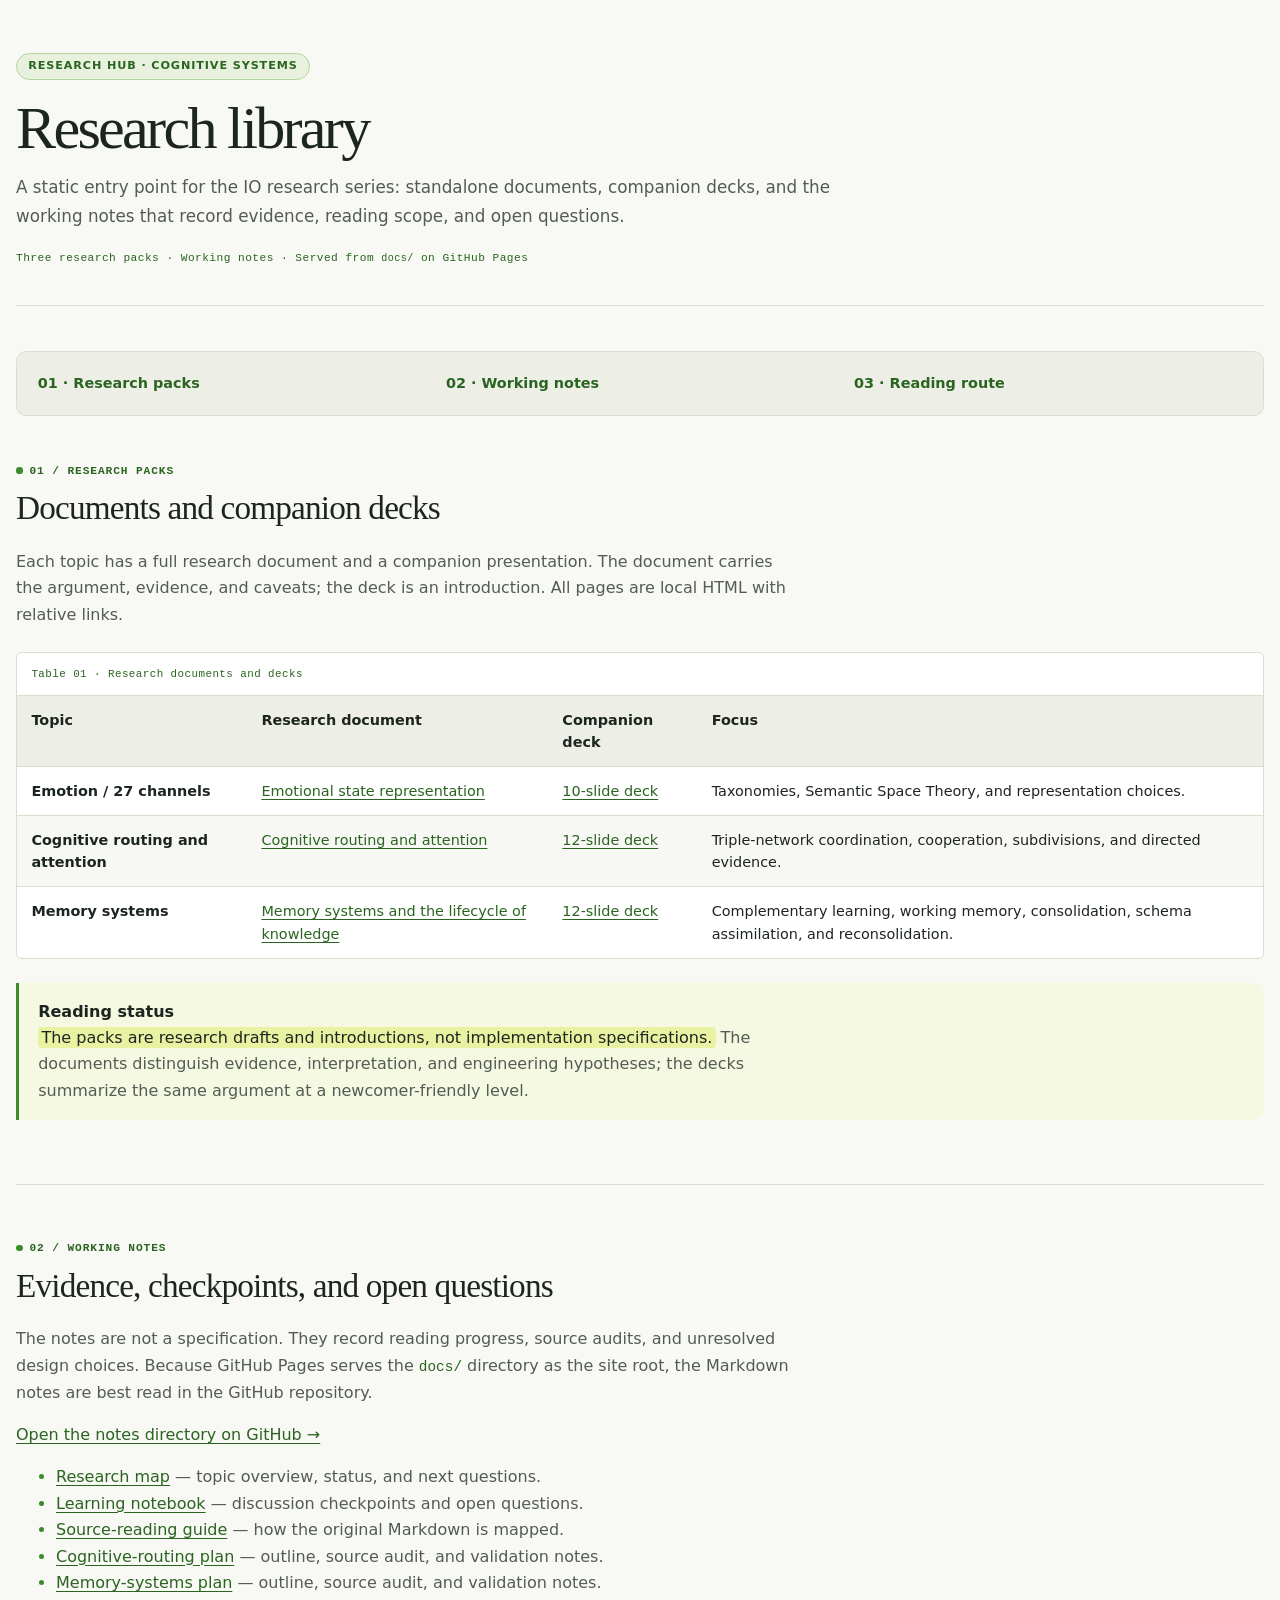
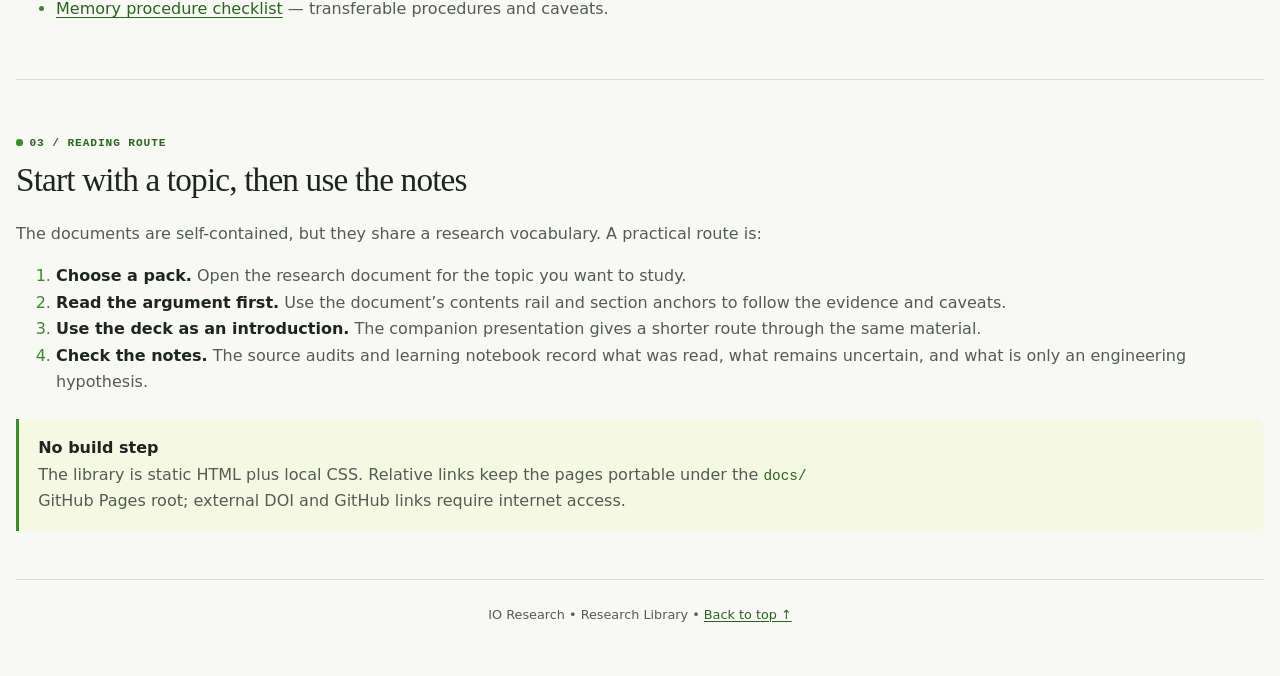
==== docs/index.html @ 6ed63cae "Add research index hub and navigation links" ====
<!doctype html>
<html lang="en" data-io-theme="v2">
<head>
  <meta charset="utf-8">
  <meta name="viewport" content="width=device-width, initial-scale=1">
  <meta name="description" content="A static research hub for the IO cognitive-systems series: documents, companion decks, and working notes.">
  <title>Research Library · IO</title>
  <link rel="stylesheet" href="assets/io-design-system.css">
  <link rel="stylesheet" href="assets/io-research.css">
  <link rel="stylesheet" href="assets/io-theme-v2.css">
</head>
<body class="io-document io-research" id="top">
  <a class="skip-link" href="#main-content">Skip to main content</a>
  <div class="container">
    <header>
      <span class="badge">Research Hub · Cognitive Systems</span>
      <h1>Research library</h1>
      <p class="subtitle">A static entry point for the IO research series: standalone documents, companion decks, and the working notes that record evidence, reading scope, and open questions.</p>
      <p class="document-meta">Three research packs · Working notes · Served from <code>docs/</code> on GitHub Pages</p>
    </header>

    <nav aria-label="Research hub navigation">
      <ul>
        <li><a href="#research-packs">01 · Research packs</a></li>
        <li><a href="#working-notes">02 · Working notes</a></li>
        <li><a href="#reading-route">03 · Reading route</a></li>
      </ul>
    </nav>

    <main id="main-content">
      <section id="research-packs">
        <span class="section-label">01 / Research packs</span>
        <h2>Documents and companion decks</h2>
        <p>Each topic has a full research document and a companion presentation. The document carries the argument, evidence, and caveats; the deck is an introduction. All pages are local HTML with relative links.</p>
        <div class="table-container" role="region" aria-label="Research documents and companion decks, horizontally scrollable" tabindex="0">
          <table>
            <caption>Table 01 · Research documents and decks</caption>
            <thead>
              <tr>
                <th scope="col">Topic</th>
                <th scope="col">Research document</th>
                <th scope="col">Companion deck</th>
                <th scope="col">Focus</th>
              </tr>
            </thead>
            <tbody>
              <tr>
                <td><strong>Emotion / 27 channels</strong></td>
                <td><a href="research/emotions-research-document.html">Emotional state representation</a></td>
                <td><a href="research/emotions-presentation-deck.html">10-slide deck</a></td>
                <td>Taxonomies, Semantic Space Theory, and representation choices.</td>
              </tr>
              <tr>
                <td><strong>Cognitive routing and attention</strong></td>
                <td><a href="research/cognitive-routing-research-document.html">Cognitive routing and attention</a></td>
                <td><a href="research/cognitive-routing-presentation-deck.html">12-slide deck</a></td>
                <td>Triple-network coordination, cooperation, subdivisions, and directed evidence.</td>
              </tr>
              <tr>
                <td><strong>Memory systems</strong></td>
                <td><a href="research/memory-systems-research-document.html">Memory systems and the lifecycle of knowledge</a></td>
                <td><a href="research/memory-systems-presentation-deck.html">12-slide deck</a></td>
                <td>Complementary learning, working memory, consolidation, schema assimilation, and reconsolidation.</td>
              </tr>
            </tbody>
          </table>
        </div>
        <aside class="callout">
          <strong>Reading status</strong>
          <p><mark>The packs are research drafts and introductions, not implementation specifications.</mark> The documents distinguish evidence, interpretation, and engineering hypotheses; the decks summarize the same argument at a newcomer-friendly level.</p>
        </aside>
      </section>

      <section id="working-notes">
        <span class="section-label">02 / Working notes</span>
        <h2>Evidence, checkpoints, and open questions</h2>
        <p>The notes are not a specification. They record reading progress, source audits, and unresolved design choices. Because GitHub Pages serves the <code>docs/</code> directory as the site root, the Markdown notes are best read in the GitHub repository.</p>
        <p><a href="https://github.com/duiliocirino/io/tree/main/docs/notes">Open the notes directory on GitHub →</a></p>
        <ul>
          <li><a href="https://github.com/duiliocirino/io/blob/main/docs/notes/research-map.md">Research map</a> — topic overview, status, and next questions.</li>
          <li><a href="https://github.com/duiliocirino/io/blob/main/docs/notes/cognitive-architecture-learning.md">Learning notebook</a> — discussion checkpoints and open questions.</li>
          <li><a href="https://github.com/duiliocirino/io/blob/main/docs/notes/source-reading-guide.md">Source-reading guide</a> — how the original Markdown is mapped.</li>
          <li><a href="https://github.com/duiliocirino/io/blob/main/docs/notes/cognitive-routing-plan.md">Cognitive-routing plan</a> — outline, source audit, and validation notes.</li>
          <li><a href="https://github.com/duiliocirino/io/blob/main/docs/notes/memory-systems-plan.md">Memory-systems plan</a> — outline, source audit, and validation notes.</li>
          <li><a href="https://github.com/duiliocirino/io/blob/main/docs/notes/memory-procedure-checklist.md">Memory procedure checklist</a> — transferable procedures and caveats.</li>
        </ul>
      </section>

      <section id="reading-route">
        <span class="section-label">03 / Reading route</span>
        <h2>Start with a topic, then use the notes</h2>
        <p>The documents are self-contained, but they share a research vocabulary. A practical route is:</p>
        <ol>
          <li><strong>Choose a pack.</strong> Open the research document for the topic you want to study.</li>
          <li><strong>Read the argument first.</strong> Use the document’s contents rail and section anchors to follow the evidence and caveats.</li>
          <li><strong>Use the deck as an introduction.</strong> The companion presentation gives a shorter route through the same material.</li>
          <li><strong>Check the notes.</strong> The source audits and learning notebook record what was read, what remains uncertain, and what is only an engineering hypothesis.</li>
        </ol>
        <aside class="callout">
          <strong>No build step</strong>
          <p>The library is static HTML plus local CSS. Relative links keep the pages portable under the <code>docs/</code> GitHub Pages root; external DOI and GitHub links require internet access.</p>
        </aside>
      </section>
    </main>

    <footer>IO Research &bull; Research Library &bull; <a href="#top">Back to top ↑</a></footer>
  </div>
</body>
</html>
---- docs/assets/io-design-system.css ----
/*
 * Shared visual foundations for IO long-form documents, hybrid HTML decks, and
 * social carousels. Keep the palette and typography consistent; let each format
 * control its own layout.
 *
 * These tokens are design version 1 (orange). Version 2 lives in
 * io-theme-v2.css and only remaps tokens plus a few signature details, so every
 * colour below must stay a token or be derived from one with color-mix().
 */
:root {
  color-scheme: light;
  --io-paper: #f5f1e8;
  --io-paper-raised: #fbfaf7;
  --io-paper-muted: #ebe7dc;
  --io-ink: #302a26;
  --io-ink-muted: #665c53;
  /* Vivid orange for graphic signals; the darker shade keeps small text legible. */
  --io-accent: #e65000;
  --io-accent-deep: #b53c00;
  --io-accent-soft: #fff0e4;
  --io-accent-line: #e6b08b;
  --io-rule: #dcd4c5;
  --io-code: #eee9de;
  /* Highlights (<mark>) keep a fixed dark ink so they stay legible on any surface. */
  --io-highlight: #ffd9b8;
  --io-highlight-ink: #302a26;
  --io-display: Georgia, "Times New Roman", serif;
  --io-body: Inter, ui-sans-serif, system-ui, -apple-system, BlinkMacSystemFont, "Segoe UI", sans-serif;
  --io-mono: "SFMono-Regular", Consolas, "Liberation Mono", monospace;
  --io-radius: 0.65rem;
  --io-shadow: 0 12px 34px rgba(48, 42, 38, 0.08);
}

/* Base layer for every format in the system: long-form document, deck, and
 * social carousel. Format sheets add layout, never a new foundation. */
.io-document *,
.io-deck *,
.io-social * {
  box-sizing: border-box;
}

.io-document,
.io-deck,
.io-social {
  margin: 0;
  color: var(--io-ink);
  background: var(--io-paper);
  font: 16px/1.65 var(--io-body);
}

.io-document a,
.io-deck a,
.io-social a {
  color: var(--io-accent-deep);
  text-underline-offset: 0.18em;
}

.io-document a:hover,
.io-deck a:hover,
.io-social a:hover {
  color: var(--io-ink);
}

.io-document :focus-visible,
.io-deck :focus-visible,
.io-social :focus-visible {
  outline: 3px solid var(--io-accent);
  outline-offset: 3px;
}

.io-document .skip-link,
.io-deck .skip-link,
.io-social .skip-link {
  position: absolute;
  z-index: 20;
  top: 0.75rem;
  left: 0.75rem;
  padding: 0.65rem 0.9rem;
  transform: translateY(-160%);
  border-radius: 0.35rem;
  color: var(--io-paper-raised);
  background: var(--io-ink);
}

.io-document .skip-link:focus,
.io-deck .skip-link:focus,
.io-social .skip-link:focus {
  transform: translateY(0);
}

/* A phrase worth finding again. Use sparingly: a few per document, at most one
 * per slide or card. */
:is(.io-document, .io-deck, .io-social) mark {
  padding: 0 0.12em;
  border-radius: 0.12em;
  color: var(--io-highlight-ink);
  background: var(--io-highlight);
  -webkit-box-decoration-break: clone;
  box-decoration-break: clone;
}

/* Template-only preview control (io-theme-switch.js); finished pages declare a
 * single design version and do not include it. */
:is(.io-document, .io-deck, .io-social) .theme-switch {
  display: inline-flex;
  flex: 0 0 auto;
  gap: 2px;
  padding: 2px;
  border: 1px solid var(--io-rule);
  border-radius: 999px;
  background: var(--io-paper-raised);
  font: 0.68rem/1 var(--io-mono);
}

:is(.io-document, .io-deck, .io-social) .theme-switch[hidden] {
  display: none;
}

:is(.io-document, .io-deck, .io-social) .theme-switch button {
  min-width: 2.5rem;
  min-height: 2rem;
  padding: 0 0.7rem;
  border: 0;
  border-radius: 999px;
  color: var(--io-ink-muted);
  background: transparent;
  font: inherit;
  cursor: pointer;
}

:is(.io-document, .io-deck, .io-social) .theme-switch button[aria-pressed="true"] {
  color: var(--io-paper-raised);
  background: var(--io-ink);
}

/* In a document the switch sits above the header, aligned with the content edge. */
.io-document .container > .theme-switch {
  display: flex;
  width: fit-content;
  margin: 0 0 1.25rem auto;
}

.io-document .container > .theme-switch[hidden] {
  display: none;
}

/* Long-form reading layout */
.io-document {
  padding: clamp(1.5rem, 4vw, 3.5rem) 1rem;
}

.io-document .container {
  width: min(100%, 70rem);
  margin-inline: auto;
}

.io-document .container > header {
  margin-bottom: 2.4rem;
  padding-bottom: 2rem;
  border-bottom: 1px solid var(--io-rule);
}

.io-document .badge {
  display: inline-block;
  margin-bottom: 1rem;
  padding: 0.3rem 0.7rem;
  border: 1px solid var(--io-accent-line);
  border-radius: 999px;
  color: var(--io-accent-deep);
  background: var(--io-accent-soft);
  font: 700 0.7rem/1.3 var(--io-body);
  letter-spacing: 0.08em;
  text-transform: uppercase;
}

.io-document h1,
.io-document h2,
.io-document h3 {
  color: var(--io-ink);
  font-family: var(--io-display);
  font-weight: 500;
  text-wrap: balance;
}

.io-document h1 {
  max-width: 20ch;
  margin: 0 0 0.8rem;
  font-size: clamp(2.4rem, 5.5vw, 4rem);
  letter-spacing: -0.045em;
  line-height: 1.06;
}

.io-document .subtitle {
  max-width: 74ch;
  margin: 0;
  color: var(--io-ink-muted);
  font-size: 1.05rem;
  line-height: 1.7;
}

.io-document nav[aria-label] {
  margin: 0 0 3rem;
  padding: 1.15rem 1.3rem;
  border: 1px solid var(--io-rule);
  border-radius: var(--io-radius);
  background: var(--io-paper-muted);
}

.io-document nav[aria-label] ul {
  display: grid;
  grid-template-columns: repeat(auto-fit, minmax(min(100%, 15rem), 1fr));
  gap: 0.65rem 1.25rem;
  margin: 0;
  padding: 0;
  list-style: none;
}

.io-document nav[aria-label] a {
  font-size: 0.9rem;
  font-weight: 600;
  text-decoration: none;
}

.io-document nav[aria-label] a:hover {
  text-decoration: underline;
}

.io-document section {
  margin: 0 0 3.6rem;
  scroll-margin-top: 1.5rem;
}

.io-document h2 {
  margin: 0 0 1.3rem;
  padding-left: 0.85rem;
  border-left: 2px solid var(--io-accent);
  font-size: clamp(1.55rem, 3vw, 2rem);
  letter-spacing: -0.025em;
  line-height: 1.2;
}

.io-document h3 {
  margin: 1.5rem 0 0.65rem;
  font-size: 1.3rem;
  line-height: 1.25;
}

.io-document .section-label {
  display: block;
  margin-bottom: 0.55rem;
  color: var(--io-accent-deep);
  font: 700 0.7rem/1.4 var(--io-mono);
  letter-spacing: 0.08em;
  text-transform: uppercase;
}

.io-document p,
.io-document li {
  color: var(--io-ink-muted);
}

.io-document p {
  max-width: 76ch;
  margin: 0 0 1rem;
}

.io-document p strong,
.io-document li strong {
  color: var(--io-ink);
}

.io-document .callout {
  margin: 1.5rem 0;
  padding: 1rem 1.2rem;
  border-left: 3px solid var(--io-accent);
  border-radius: 0 var(--io-radius) var(--io-radius) 0;
  background: var(--io-paper-muted);
}

.io-document .callout ul {
  margin: 0.6rem 0 0;
  padding-left: 1.25rem;
}

.io-document .callout li + li {
  margin-top: 0.45rem;
}

.io-document .table-container {
  overflow-x: auto;
  margin: 1.5rem 0;
  border: 1px solid var(--io-rule);
  border-radius: var(--io-radius);
  background: var(--io-paper-raised);
}

.io-document table {
  width: 100%;
  border-collapse: collapse;
  text-align: left;
  font-size: 0.9rem;
}

.io-document th,
.io-document td {
  padding: 0.8rem 0.9rem;
  border-bottom: 1px solid var(--io-rule);
  vertical-align: top;
}

.io-document th {
  color: var(--io-ink);
  background: var(--io-paper-muted);
  font-weight: 700;
}

.io-document tr:last-child td {
  border-bottom: 0;
}

.io-document tbody tr:nth-child(even) td {
  background: color-mix(in srgb, var(--io-paper-muted) 45%, transparent);
}

.io-document .grid-27 {
  display: grid;
  grid-template-columns: repeat(auto-fill, minmax(min(100%, 18rem), 1fr));
  gap: 0.85rem;
  margin: 1.5rem 0;
}

.io-document .dimension-card {
  padding: 1rem;
  border: 1px solid var(--io-rule);
  border-radius: var(--io-radius);
  background: var(--io-paper-raised);
}

.io-document .dim-header {
  display: flex;
  justify-content: space-between;
  align-items: baseline;
  gap: 0.75rem;
  margin-bottom: 0.45rem;
}

.io-document .dim-name {
  color: var(--io-ink);
  font-size: 0.98rem;
  font-weight: 700;
}

.io-document .dim-index {
  flex: 0 0 auto;
  padding: 0.15rem 0.4rem;
  border-radius: 0.25rem;
  color: var(--io-accent-deep);
  background: var(--io-accent-soft);
  font: 0.72rem/1.5 var(--io-mono);
}

.io-document .dim-desc {
  margin: 0;
  color: var(--io-ink-muted);
  font-size: 0.84rem;
  line-height: 1.5;
}

.io-document pre {
  overflow-x: auto;
  margin: 1.25rem 0;
  padding: 1rem 1.15rem;
  border: 1px solid var(--io-rule);
  border-radius: var(--io-radius);
  color: var(--io-ink);
  background: var(--io-code);
  font: 0.82rem/1.6 var(--io-mono);
  tab-size: 2;
}

.io-document code {
  color: var(--io-accent-deep);
  font-family: var(--io-mono);
  font-size: 0.9em;
}

.io-document pre code {
  color: inherit;
  font-size: inherit;
}

.io-document .citation-list {
  margin: 0;
  padding: 0;
  list-style: none;
}

.io-document .citation-list li {
  margin-bottom: 1rem;
  padding-left: 2rem;
  text-indent: -2rem;
  font-size: 0.88rem;
}

.io-document .citation-list strong {
  color: var(--io-ink);
}

.io-document .container > footer {
  margin-top: 3rem;
  padding-top: 1.5rem;
  border-top: 1px solid var(--io-rule);
  color: var(--io-ink-muted);
  font-size: 0.8rem;
  text-align: center;
}

/* Hybrid presentation layout: 16:9 snap-scrolling slides on desktop. */
.io-deck {
  min-height: 100vh;
  background: var(--io-paper-muted);
  scroll-behavior: smooth;
  scroll-snap-type: y proximity;
  scroll-padding-top: 4.5rem;
}

.io-deck .deck-toolbar {
  position: sticky;
  z-index: 10;
  top: 0;
  display: flex;
  justify-content: space-between;
  align-items: center;
  gap: 1rem;
  padding: 0.65rem clamp(1rem, 3vw, 2.5rem);
  border-bottom: 1px solid color-mix(in srgb, var(--io-rule) 85%, transparent);
  background: color-mix(in srgb, var(--io-paper) 94%, transparent);
  backdrop-filter: blur(10px);
}

.io-deck .deck-brand {
  flex: 0 0 auto;
  color: var(--io-ink-muted);
  font: 0.7rem/1.4 var(--io-mono);
  letter-spacing: 0.04em;
  text-transform: uppercase;
}

.io-deck .deck-nav {
  display: flex;
  gap: 0.35rem;
  overflow-x: auto;
  padding: 0.15rem;
}

.io-deck .deck-nav a {
  flex: 0 0 auto;
  padding: 0.35rem 0.55rem;
  border-radius: 0.3rem;
  font-size: 0.72rem;
  font-weight: 650;
  text-decoration: none;
}

.io-deck .deck-nav a:hover,
.io-deck .deck-nav a:focus-visible {
  background: var(--io-accent-soft);
}

.io-deck .deck {
  padding: 0.25rem 1rem 2rem;
}

.io-deck .slide {
  position: relative;
  display: grid;
  grid-template-rows: 1fr auto;
  width: min(100%, 90vw, 90rem);
  aspect-ratio: 16 / 9;
  margin: clamp(1rem, 3vh, 2rem) auto;
  padding: clamp(2.2rem, 6vw, 5.5rem);
  overflow: hidden;
  border: 1px solid var(--io-rule);
  border-radius: var(--io-radius);
  background: var(--io-paper);
  box-shadow: var(--io-shadow);
  scroll-margin-top: 5rem;
  scroll-snap-align: center;
  scroll-snap-stop: always;
}

.io-deck .slide::before {
  position: absolute;
  top: 0;
  left: clamp(2.2rem, 6vw, 5.5rem);
  width: 3.25rem;
  height: 3px;
  background: var(--io-accent);
  content: "";
}

.io-deck .slide-content {
  align-self: center;
  max-width: 66rem;
}

.io-deck .slide-kicker {
  display: block;
  margin-bottom: 1.1rem;
  color: var(--io-accent-deep);
  font: 700 0.72rem/1.4 var(--io-mono);
  letter-spacing: 0.09em;
  text-transform: uppercase;
}

.io-deck .slide h1,
.io-deck .slide h2 {
  max-width: 18ch;
  margin: 0;
  color: var(--io-ink);
  font-family: var(--io-display);
  font-weight: 500;
  letter-spacing: -0.045em;
  line-height: 1.02;
  text-wrap: balance;
}

.io-deck .slide h1 {
  font-size: clamp(3rem, 7vw, 6.4rem);
}

.io-deck .slide h2 {
  font-size: clamp(2.5rem, 5.5vw, 4.8rem);
}

.io-deck .slide-lede {
  max-width: 60ch;
  margin: 1.25rem 0 0;
  color: var(--io-ink-muted);
  font-size: clamp(1rem, 1.7vw, 1.35rem);
  line-height: 1.55;
}

.io-deck .slide-copy {
  max-width: 65ch;
  margin: 1.25rem 0 0;
  color: var(--io-ink-muted);
  font-size: clamp(0.95rem, 1.35vw, 1.15rem);
}

.io-deck .slide-callout {
  max-width: 58ch;
  margin-top: 1.5rem;
  padding: 1rem 1.2rem;
  border-left: 3px solid var(--io-accent);
  border-radius: 0 var(--io-radius) var(--io-radius) 0;
  background: var(--io-paper-muted);
  color: var(--io-ink);
}

.io-deck .slide-facts {
  display: grid;
  grid-template-columns: repeat(3, minmax(0, 1fr));
  gap: 1rem;
  width: 100%;
  margin-top: 2rem;
}

.io-deck .slide-fact {
  padding: 1rem 1.1rem;
  border: 1px solid var(--io-rule);
  border-radius: var(--io-radius);
  background: var(--io-paper-raised);
}

.io-deck .slide-fact strong {
  display: block;
  margin-bottom: 0.3rem;
  color: var(--io-accent-deep);
  font-family: var(--io-display);
  font-size: clamp(1.5rem, 3vw, 2.3rem);
  font-weight: 500;
  line-height: 1.1;
}

.io-deck .slide-fact span {
  color: var(--io-ink-muted);
  font-size: 0.82rem;
}

.io-deck .slide-footer {
  display: flex;
  justify-content: space-between;
  align-items: end;
  gap: 1rem;
  margin-top: 1.5rem;
  color: var(--io-ink-muted);
  font: 0.68rem/1.4 var(--io-mono);
}

@media (max-width: 900px) {
  .io-document nav[aria-label] ul {
    grid-template-columns: 1fr;
  }

  .io-deck {
    scroll-snap-type: none;
  }

  .io-deck .deck-toolbar {
    align-items: flex-start;
    flex-direction: column;
    gap: 0.4rem;
    padding-block: 0.55rem;
  }

  .io-deck .deck-nav {
    width: 100%;
  }

  .io-deck .deck {
    padding: 0.4rem 0.5rem 1rem;
  }

  .io-deck .slide {
    width: 100%;
    min-height: min(78svh, 42rem);
    aspect-ratio: auto;
    margin: 0.5rem auto 1rem;
    padding: clamp(1.5rem, 6vw, 3rem);
    scroll-margin-top: 7rem;
  }

  .io-deck .slide::before {
    left: clamp(1.5rem, 6vw, 3rem);
  }

  .io-deck .slide-facts {
    grid-template-columns: 1fr;
    gap: 0.6rem;
    margin-top: 1.25rem;
  }

  .io-deck .slide-fact {
    padding: 0.7rem 0.85rem;
  }

  .io-deck .slide-fact strong {
    display: inline-block;
    margin: 0 0.5rem 0 0;
    font-size: 1.35rem;
  }
}

@media (max-width: 520px) {
  .io-document {
    padding-inline: 0.9rem;
  }

  .io-document .table-container {
    margin-inline: -0.35rem;
  }

  .io-document table {
    min-width: 42rem;
  }

  .io-deck .slide-footer {
    align-items: flex-start;
    flex-direction: column;
    gap: 0.3rem;
  }
}

@media (prefers-reduced-motion: reduce) {
  .io-deck {
    scroll-behavior: auto;
  }
}

@media print {
  :is(.io-document, .io-deck, .io-social) .theme-switch {
    display: none;
  }

  /* Documents may go to a greyscale printer, where a pale fill can vanish; the
   * underline keeps the emphasis. Slides and cards print as exact-colour pages. */
  .io-document mark {
    text-decoration: underline 0.08em;
    text-underline-offset: 0.18em;
  }

  :is(.io-document, .io-deck, .io-social) mark {
    print-color-adjust: exact;
    -webkit-print-color-adjust: exact;
  }

  .io-document {
    padding: 0;
    background: #fff;
    color: #111;
    font-size: 10pt;
  }

  .io-document .badge,
  .io-document nav[aria-label],
  .io-document .skip-link {
    display: none;
  }

  .io-document h1,
  .io-document h2,
  .io-document h3,
  .io-document p,
  .io-document li {
    color: #111;
  }

  .io-document .dimension-card,
  .io-document .callout,
  .io-document tr {
    break-inside: avoid;
  }

  .io-document .dimension-card,
  .io-document .callout,
  .io-document pre,
  .io-document th,
  .io-document td {
    border-color: #bbb;
    background: #fff !important;
    color: #111 !important;
    print-color-adjust: exact;
    -webkit-print-color-adjust: exact;
  }

  .io-deck {
    background: #fff;
    scroll-snap-type: none;
  }

  .io-deck .deck-toolbar,
  .io-deck .skip-link {
    display: none;
  }

  .io-deck .deck {
    padding: 0;
  }

  .io-deck .slide {
    width: 100%;
    min-height: 0;
    aspect-ratio: 16 / 9;
    margin: 0;
    border: 0;
    border-radius: 0;
    box-shadow: none;
    break-after: page;
  }
}
---- docs/assets/io-research.css ----
/*
 * Opt-in editorial refinements for long-form research documents.
 * Load after io-design-system.css and add .io-research to the body so other
 * documents and slide decks keep their current layout.
 */
.io-research .container {
  width: min(100%, 82rem);
}

.io-research .container > header {
  margin-bottom: 2.8rem;
  padding-bottom: 2.4rem;
}

.io-research h1 {
  max-width: 28ch;
  font-size: clamp(2.35rem, 4.7vw, 3.8rem);
  line-height: 1.08;
}

.io-research .subtitle {
  max-width: 78ch;
}

.io-research .document-meta {
  max-width: none;
  margin: 1.2rem 0 0;
  color: var(--io-accent-deep);
  font: 0.7rem/1.5 var(--io-mono);
  letter-spacing: 0.04em;
}

.io-research .research-layout {
  display: grid;
  grid-template-columns: 14.5rem minmax(0, 1fr);
  align-items: start;
  gap: clamp(2rem, 4vw, 4rem);
}

.io-research main {
  min-width: 0; /* Let tables and equations scroll locally rather than widening the page. */
}

/* A reading rail, not a second block competing with the article. */
.io-research nav.research-index {
  position: sticky;
  top: 1.5rem;
  max-height: calc(100dvh - 3rem);
  overflow-y: auto;
  margin: 0;
  padding: 0;
  border: 0;
  border-radius: 0;
  background: transparent;
  scrollbar-width: thin;
}

.io-research .research-index summary {
  display: flex;
  justify-content: space-between;
  align-items: baseline;
  gap: 0.75rem;
  padding: 0.4rem 0 1rem;
  border-bottom: 1px solid var(--io-rule);
  color: var(--io-ink);
  font-size: 0.83rem;
  font-weight: 700;
  cursor: pointer;
  list-style: none;
}

.io-research .research-index summary::-webkit-details-marker {
  display: none;
}

.io-research .index-toggle {
  color: var(--io-accent-deep);
  font: 0.72rem var(--io-mono);
}

.io-research .index-toggle::after {
  content: "+";
}

.io-research .research-index details[open] .index-toggle::after {
  content: "−";
}

.io-research .research-index ol {
  margin: 0.65rem 0;
  padding: 0;
  list-style: none;
}

.io-research nav.research-index a {
  display: grid;
  grid-template-columns: 1.45rem minmax(0, 1fr);
  align-items: baseline;
  gap: 0.65rem;
  padding: 0.65rem 0.7rem;
  border-left: 2px solid transparent;
  border-radius: 0 0.35rem 0.35rem 0;
  color: var(--io-ink-muted);
  font-size: 0.83rem;
  font-weight: 500;
  line-height: 1.45;
  text-decoration: none;
}

.io-research .index-number {
  color: var(--io-accent-deep);
  font: 0.68rem/1.5 var(--io-mono);
}

.io-research .research-index a:hover {
  color: var(--io-ink);
  background: var(--io-paper-muted);
}

.io-research .research-index a[aria-current="location"] {
  border-left-color: var(--io-accent);
  color: var(--io-accent-deep);
  background: var(--io-accent-soft);
  font-weight: 650;
}

.io-research main > section {
  margin-bottom: 3.5rem;
  padding-bottom: 2.5rem;
  border-bottom: 1px solid var(--io-rule);
  scroll-margin-top: 2rem;
}

.io-research main > section:last-child {
  margin-bottom: 0;
  padding-bottom: 0;
  border-bottom: 0;
}

.io-research h2 {
  padding-left: 0;
  border-left: 0; /* Section labels and fine rules supply the hierarchy here. */
  font-size: clamp(1.65rem, 2.6vw, 2.15rem);
  text-wrap: pretty;
}

.io-research .callout > p:last-child {
  margin-bottom: 0;
}

/* Native MathML keeps notation accessible and available offline. */
.io-research math {
  font-family: "STIX Two Math", "Cambria Math", "Latin Modern Math", math;
  font-size: 1.06em;
}

.io-research .formula-card {
  margin: 1.75rem 0;
  padding: clamp(1rem, 2.5vw, 1.65rem);
  border: 1px solid var(--io-rule);
  border-radius: var(--io-radius);
  background: var(--io-paper-raised);
  break-inside: avoid;
}

.io-research .formula-card figcaption {
  display: flex;
  justify-content: space-between;
  align-items: baseline;
  gap: 1rem;
  color: var(--io-ink);
  font-size: 0.85rem;
  font-weight: 650;
}

.io-research .equation-number {
  flex: 0 0 auto;
  color: var(--io-accent-deep);
  font: 0.72rem var(--io-mono);
}

.io-research .equation-scroll {
  overflow-x: auto;
  margin-block: 1.4rem;
  padding: 0.5rem 0.2rem 0.8rem;
  color: var(--io-ink);
  scrollbar-width: thin;
  scrollbar-color: var(--io-accent) var(--io-paper-muted);
}

.io-research .equation-scroll math {
  width: max-content;
  min-width: 100%;
  margin: 0;
  font-size: clamp(1.15rem, 1.8vw, 1.5rem);
}

.io-research .formula-card > p {
  margin: 0;
  font-size: 0.88rem;
}

.io-research .equation-hint {
  display: none;
}

.io-research .symbol-key {
  display: grid;
  grid-template-columns: repeat(2, minmax(0, 1fr));
  gap: 0.8rem 1.6rem;
  margin: 0;
  padding-top: 1.1rem;
  border-top: 1px solid var(--io-rule);
}

.io-research .symbol-key > div {
  display: grid;
  grid-template-columns: 3.2rem minmax(0, 1fr);
  align-items: baseline;
  gap: 0.55rem;
}

.io-research .symbol-key dt {
  color: var(--io-accent-deep);
}

.io-research .symbol-key dd {
  margin: 0;
  color: var(--io-ink-muted);
  font-size: 0.82rem;
  line-height: 1.5;
}

.io-research .implementation-note {
  padding-left: 1rem;
  border-left: 2px solid var(--io-accent);
  font-size: 0.9rem;
}

/* Dense reference material stays available without interrupting the reading route. */
.io-research .table-container {
  border-radius: 0.35rem;
}

.io-research table {
  min-width: 48rem;
  line-height: 1.55;
}

.io-research caption {
  padding: 0.8rem 0.9rem;
  border-bottom: 1px solid var(--io-rule);
  color: var(--io-accent-deep);
  font: 0.68rem/1.5 var(--io-mono);
  letter-spacing: 0.04em;
  text-align: left;
}

.io-research .schema-block {
  margin: 1.5rem 0;
  border: 1px solid var(--io-rule);
  border-radius: var(--io-radius);
  background: var(--io-paper-raised);
}

.io-research .schema-block summary {
  padding: 1rem 1.2rem;
  color: var(--io-accent-deep);
  font-size: 0.9rem;
  font-weight: 650;
  cursor: pointer;
}

.io-research .schema-hint {
  color: var(--io-ink-muted);
  font-weight: 400;
}

.io-research .schema-block pre {
  margin: 0;
  border: 0;
  border-top: 1px solid var(--io-rule);
  border-radius: 0 0 var(--io-radius) var(--io-radius);
  font-size: 0.78rem;
}

.io-research .citation-list {
  counter-reset: reference;
}

.io-research .citation-list li {
  position: relative;
  margin: 0;
  padding: 1rem 0 1rem 2.5rem;
  border-top: 1px solid var(--io-rule);
  overflow-wrap: anywhere;
  text-indent: 0;
  counter-increment: reference;
}

.io-research .citation-list li::before {
  position: absolute;
  top: 1.2rem;
  left: 0;
  color: var(--io-accent-deep);
  font: 0.68rem/1.5 var(--io-mono);
  content: counter(reference, decimal-leading-zero);
}

@media (max-width: 1100px) {
  .io-research .research-layout {
    grid-template-columns: minmax(0, 1fr);
    gap: 2.5rem;
  }

  .io-research nav.research-index {
    position: static;
    max-height: none;
    overflow: visible;
    padding: 1rem;
    border: 1px solid var(--io-rule);
    border-radius: var(--io-radius);
    background: var(--io-paper-raised);
  }

  .io-research .research-index ol {
    display: grid;
    grid-template-columns: repeat(2, minmax(0, 1fr));
    gap: 0.15rem 1rem;
  }
}

@media (max-width: 600px) {
  .io-research .research-index ol,
  .io-research .symbol-key {
    grid-template-columns: minmax(0, 1fr);
  }

  .io-research .container > header {
    margin-bottom: 1.6rem;
    padding-bottom: 1.6rem;
  }

  .io-research .badge {
    border: 0;
    border-radius: 0;
    padding: 0;
    background: transparent;
    font-size: 0.65rem;
    line-height: 1.6;
  }

  .io-research .subtitle {
    font-size: 0.95rem;
  }

  .io-research .formula-card figcaption {
    font-size: 0.8rem;
  }

  .io-research .formula-card .equation-hint {
    display: block;
    margin: -0.7rem 0 1rem;
    color: var(--io-ink-muted);
    font-size: 0.72rem;
  }

  .io-research .dim-desc {
    font-size: 0.9rem;
  }
}

@media print {
  .io-research .research-layout {
    display: block;
  }

  .io-research main > section {
    margin-bottom: 2rem;
    padding-bottom: 1.5rem;
  }

  .io-research h2,
  .io-research h3,
  .io-research .section-label {
    break-after: avoid-page;
  }

  .io-research .citation-list li,
  .io-research table {
    break-inside: avoid;
  }

  .io-research .formula-card {
    border-color: #bbb;
    background: #fff;
  }

  .io-research .formula-card .equation-hint {
    display: none;
  }

  .io-research .schema-block::details-content {
    display: block;
    content-visibility: visible;
  }

  .io-research .equation-scroll {
    overflow: visible;
  }

  .io-research .equation-scroll math {
    font-size: 12pt;
  }

  .io-research .table-container {
    overflow: visible;
  }

  .io-research table {
    min-width: 0;
    font-size: 8pt;
  }

  .io-research .schema-block pre {
    white-space: pre-wrap;
    overflow-wrap: anywhere;
    font-size: 8pt;
  }

  .io-research .symbol-key {
    grid-template-columns: repeat(2, minmax(0, 1fr));
  }
}
---- docs/assets/io-theme-v2.css ----
/*
 * IO design version 2 — cleaner off-white paper, green structure, citron
 * highlights, and points as the signature element. Layouts and typography are
 * unchanged from version 1.
 *
 * Opt in per page: load this file after every other io-* stylesheet and add
 * data-io-theme="v2" to <html>. Remove the attribute to return to version 1;
 * the io repository tags that state as design-v1.
 *
 * Colour roles (contrast checked on every v2 surface):
 * - green is structure: links, labels, rules, bars, points, focus, and key
 *   figures. Text green is 6:1 or better; graphic green at least 3:1.
 * - citron is the highlighter on paper: <mark>, the current section or slide,
 *   and (paler) callouts. It is always a background behind dark ink.
 * - bright yellow appears only on the dark cover, where it is legible.
 * Colour is never the only carrier of meaning.
 *
 * Each rule is the attribute plus the version 1 selector it adjusts, so it
 * wins by specificity without !important and v1 stays untouched.
 */
:root[data-io-theme="v2"] {
  --io-paper: #f8f8f4;
  --io-paper-raised: #ffffff;
  --io-paper-muted: #edefe7;
  --io-ink: #1d2520;
  --io-ink-muted: #525c54;
  --io-accent: #3b8a2c;
  --io-accent-deep: #2a6420;
  --io-accent-soft: #e7f1dd;
  --io-accent-line: #b4d39b;
  --io-rule: #dadecf;
  --io-code: #eff1e9;
  --io-highlight: #e8f2a2;
  --io-highlight-soft: #f6f9e2;
  --io-highlight-ink: #1d2520;
  --io-point: #3b8a2c;
  --io-shadow: 0 12px 34px rgba(29, 37, 32, 0.07);
}

/* Highlights fill the line with a soft citron tone. A little extra space below
 * keeps descenders inside the fill at display sizes; side padding is capped so
 * a highlighted heading stays tight. */
[data-io-theme="v2"] :is(.io-document, .io-deck, .io-social) mark {
  padding: 0.04em min(0.2em, 0.5rem) 0.08em;
  border-radius: min(0.25em, 0.3rem);
}

[data-io-theme="v2"] ::selection {
  color: var(--io-highlight-ink);
  background: var(--io-highlight);
}

/* Callouts read as highlighted notes. */
[data-io-theme="v2"] .io-document .callout,
[data-io-theme="v2"] .io-deck .slide-callout,
[data-io-theme="v2"] .io-social .card-callout {
  background: var(--io-highlight-soft);
}

/* The reader's current position is highlighted, not just tinted. */
[data-io-theme="v2"] .io-research .research-index a[aria-current="location"] {
  color: var(--io-ink);
  background: var(--io-highlight);
}

[data-io-theme="v2"] .io-presentation .deck-nav a[aria-current="step"] {
  color: var(--io-highlight-ink);
  background: var(--io-highlight);
}

/* Large figures use the deep green: the brighter graphic green looks washed
 * out at display size. No stroke or fill: the numeral is already the focus. */
[data-io-theme="v2"] .io-presentation .semantic-stat strong,
[data-io-theme="v2"] .io-presentation .evidence-grid h3 {
  color: var(--io-accent-deep);
}

/* --- Points: the signature element -----------------------------------------
 * A point on a line, like a datum on an axis. The slide/card mark is a short
 * line ending in a point; column rules start with one; documents use points
 * for section labels and list markers. All points are decorative pseudo-
 * elements or markers, so assistive technology does not announce them. */
[data-io-theme="v2"] .io-deck .slide::before {
  /* Sits inside the top padding (never less than 1.5rem) rather than on the edge. */
  top: clamp(0.55rem, 1.6vw, 1.4rem);
  height: 10px;
  background:
    radial-gradient(circle closest-side, var(--io-point) 92%, transparent) 100% 50% / 10px 10px no-repeat,
    linear-gradient(var(--io-accent), var(--io-accent)) 0 50% / calc(100% - 14px) 2px no-repeat;
}

[data-io-theme="v2"] .io-social .card::before {
  top: 40px;
  width: 110px;
  height: 18px;
  background:
    radial-gradient(circle closest-side, var(--io-point) 92%, transparent) 100% 50% / 18px 18px no-repeat,
    linear-gradient(var(--io-accent), var(--io-accent)) 0 50% / calc(100% - 26px) 4px no-repeat;
}

[data-io-theme="v2"] .io-presentation .framework-grid li,
[data-io-theme="v2"] .io-social .card-fact,
[data-io-theme="v2"] .io-social .card-contrast-list li {
  position: relative;
}

/* A point where each column rule starts, centred on the 1px rule. */
[data-io-theme="v2"] .io-presentation .framework-grid li::before,
[data-io-theme="v2"] .io-social .card-fact::before,
[data-io-theme="v2"] .io-social .card-contrast-list li::before {
  position: absolute;
  top: -0.25rem;
  left: 0;
  width: 0.45rem;
  height: 0.45rem;
  border-radius: 50%;
  background: var(--io-point);
  content: "";
}

[data-io-theme="v2"] .io-social :is(.card-fact, .card-contrast-list li)::before {
  top: -0.65cqw;
  width: 1.2cqw;
  height: 1.2cqw;
}

[data-io-theme="v2"] .io-document .section-label::before {
  display: inline-block;
  width: 0.6em;
  height: 0.6em;
  margin-right: 0.6em;
  border-radius: 50%;
  background: var(--io-point);
  content: "";
}

[data-io-theme="v2"] .io-document li::marker {
  color: var(--io-accent);
}

/* --- Cover -------------------------------------------------------------------
 * The slide or card holding the title (h1) is inverted. Tokens are remapped on
 * that element, so everything inside adapts without its own rule. Labels use
 * a lighter green; bright yellow is the highlight and the point here (12:1),
 * while --io-highlight-ink is deliberately not remapped. */
[data-io-theme="v2"] .io-deck .slide:has(h1),
[data-io-theme="v2"] .io-social .card:has(h1) {
  --io-paper: #1b241e;
  --io-paper-raised: #222c25;
  --io-paper-muted: #26302a;
  --io-ink: #f8f8f4;
  --io-ink-muted: #c2cabd;
  --io-accent: #9ed36a;
  --io-accent-deep: #b8e28e;
  --io-accent-soft: #2c3b2a;
  --io-accent-line: #5d7a4c;
  --io-rule: #3b4840;
  --io-highlight: #fde047;
  --io-point: #fde047;
  color-scheme: dark;
}

/* Optional dot field: add .dot-field to a cover slide or card. Dots gather in
 * the top-right corner and fade out radially before they reach the title or
 * footer, so they never sit behind words. Painted as background layers, so the
 * card's ::after stays free for the safe-area guide. On the 1080 px social
 * canvas the dots are larger and sparser so image compression keeps them. */
[data-io-theme="v2"] .io-deck .slide.dot-field:has(h1) {
  background:
    radial-gradient(circle at 100% 0%, transparent 18%, var(--io-paper) 46%),
    radial-gradient(circle, color-mix(in srgb, var(--io-accent) 65%, transparent) 1.6px, transparent 2.1px) 0 0 / 16px 16px,
    var(--io-paper);
}

[data-io-theme="v2"] .io-social .card.dot-field:has(h1) {
  background:
    radial-gradient(circle at 100% 0%, transparent 20%, var(--io-paper) 50%),
    radial-gradient(circle, color-mix(in srgb, var(--io-accent) 65%, transparent) 3.2px, transparent 4px) 0 0 / 28px 28px,
    var(--io-paper);
}
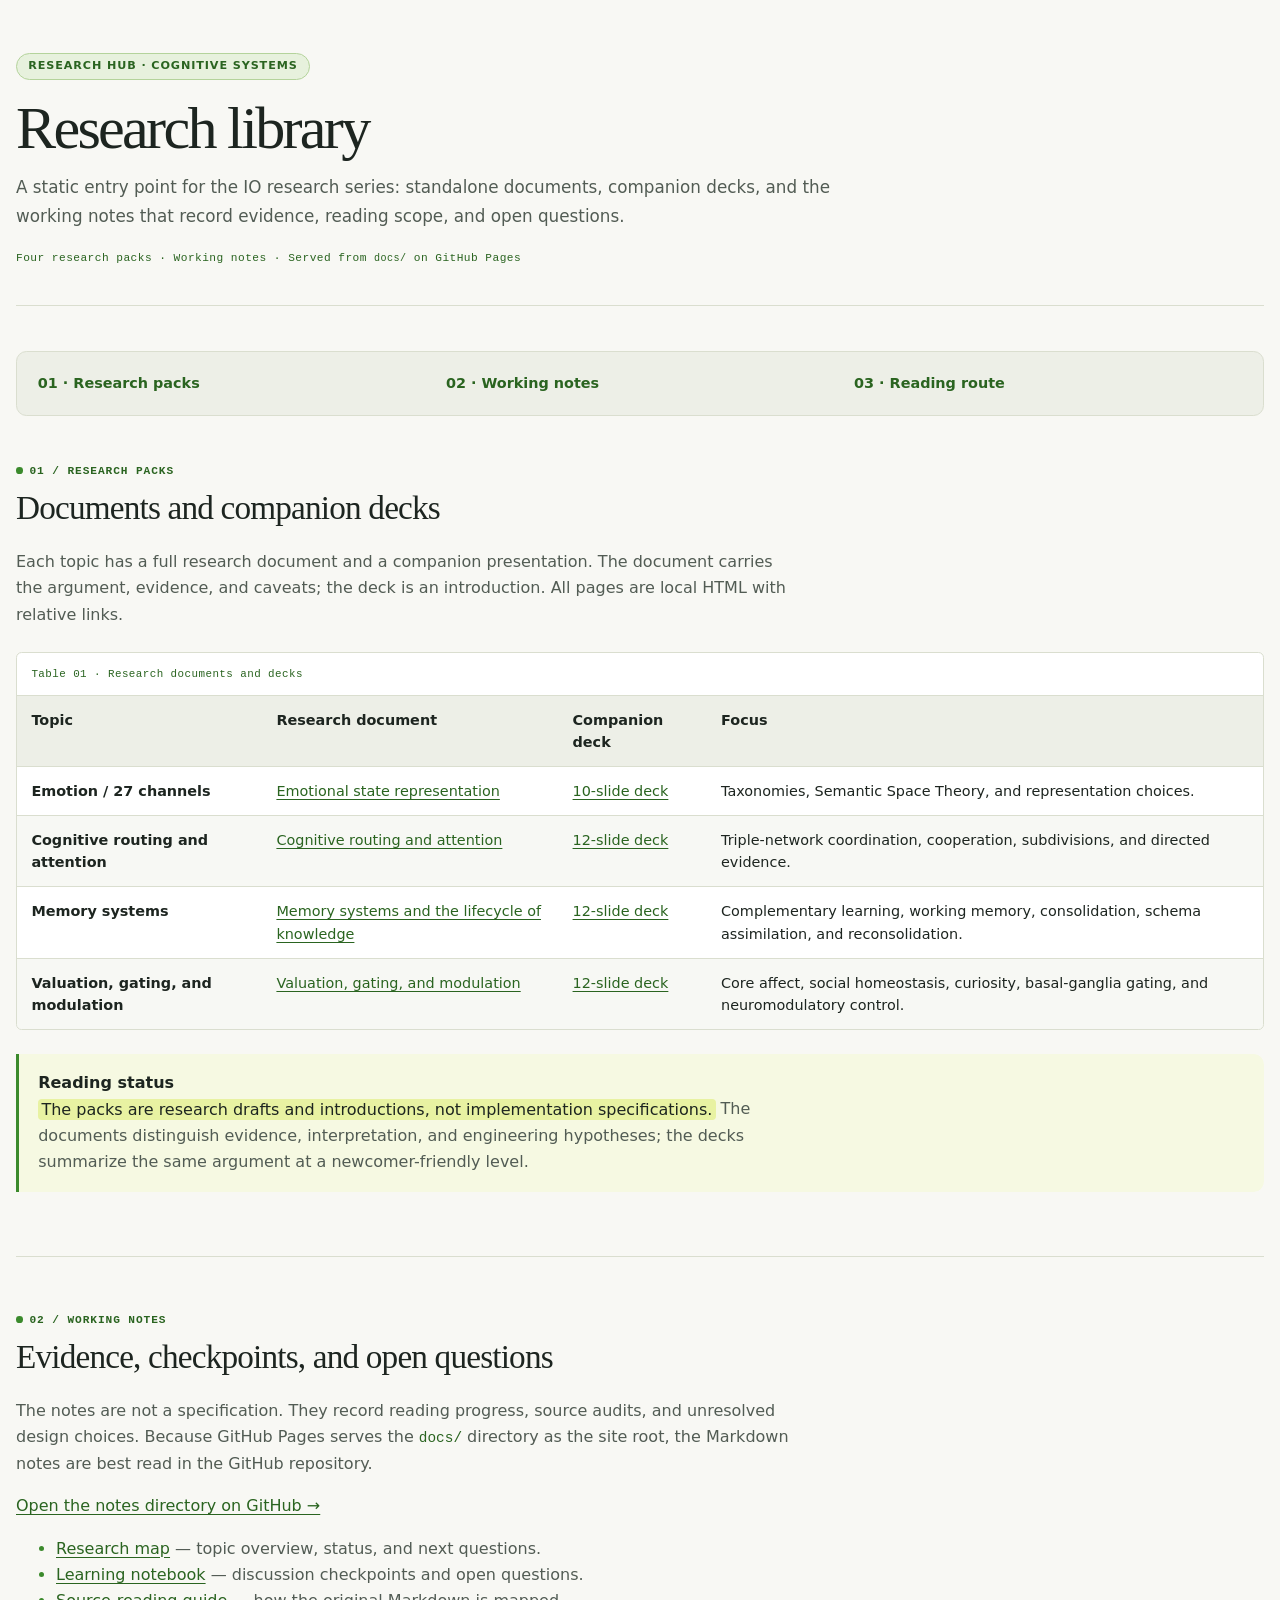
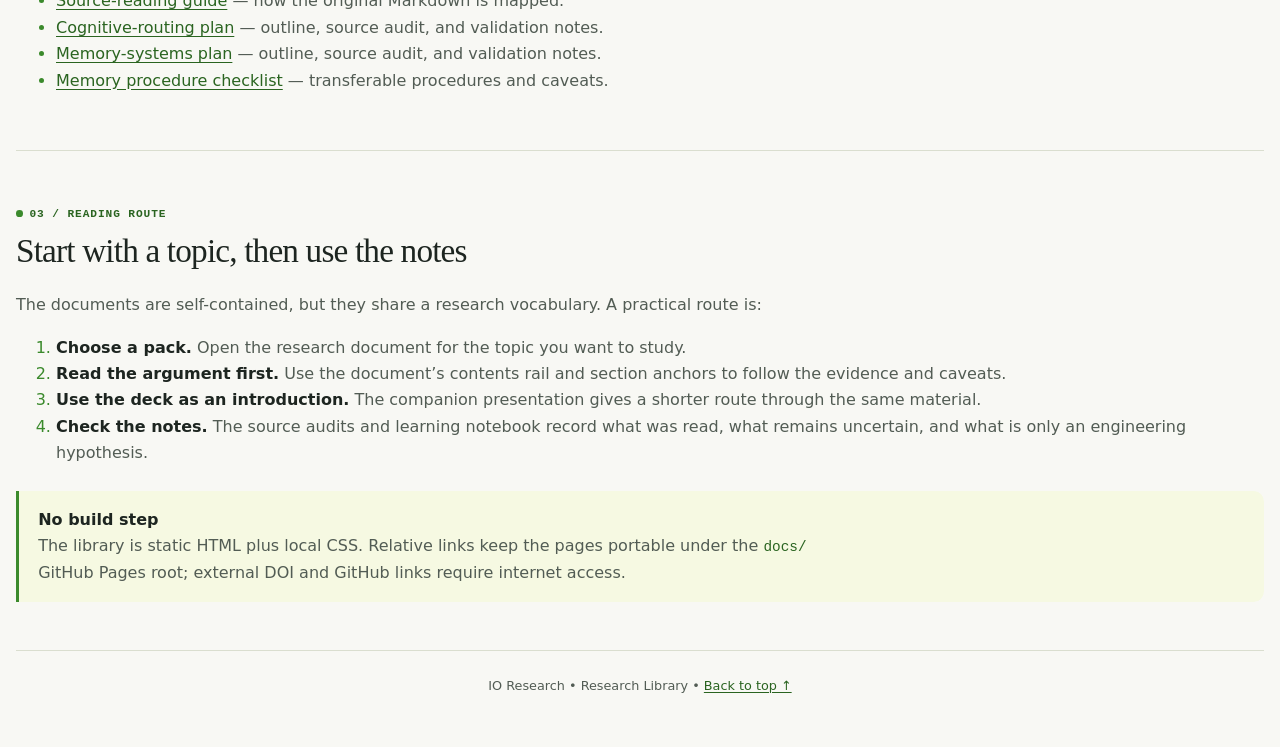
==== commit a7915fc4: "Add valuation, gating, and modulation research pack" ====
--- a/docs/index.html
+++ b/docs/index.html
@@ -16,7 +16,7 @@
       <span class="badge">Research Hub · Cognitive Systems</span>
       <h1>Research library</h1>
       <p class="subtitle">A static entry point for the IO research series: standalone documents, companion decks, and the working notes that record evidence, reading scope, and open questions.</p>
-      <p class="document-meta">Three research packs · Working notes · Served from <code>docs/</code> on GitHub Pages</p>
+      <p class="document-meta">Four research packs · Working notes · Served from <code>docs/</code> on GitHub Pages</p>
     </header>
 
     <nav aria-label="Research hub navigation">
@@ -61,6 +61,12 @@
                 <td><a href="research/memory-systems-research-document.html">Memory systems and the lifecycle of knowledge</a></td>
                 <td><a href="research/memory-systems-presentation-deck.html">12-slide deck</a></td>
                 <td>Complementary learning, working memory, consolidation, schema assimilation, and reconsolidation.</td>
+              </tr>
+              <tr>
+                <td><strong>Valuation, gating, and modulation</strong></td>
+                <td><a href="research/valuation-gating-modulation-research-document.html">Valuation, gating, and modulation</a></td>
+                <td><a href="research/valuation-gating-modulation-presentation-deck.html">12-slide deck</a></td>
+                <td>Core affect, social homeostasis, curiosity, basal-ganglia gating, and neuromodulatory control.</td>
               </tr>
             </tbody>
           </table>
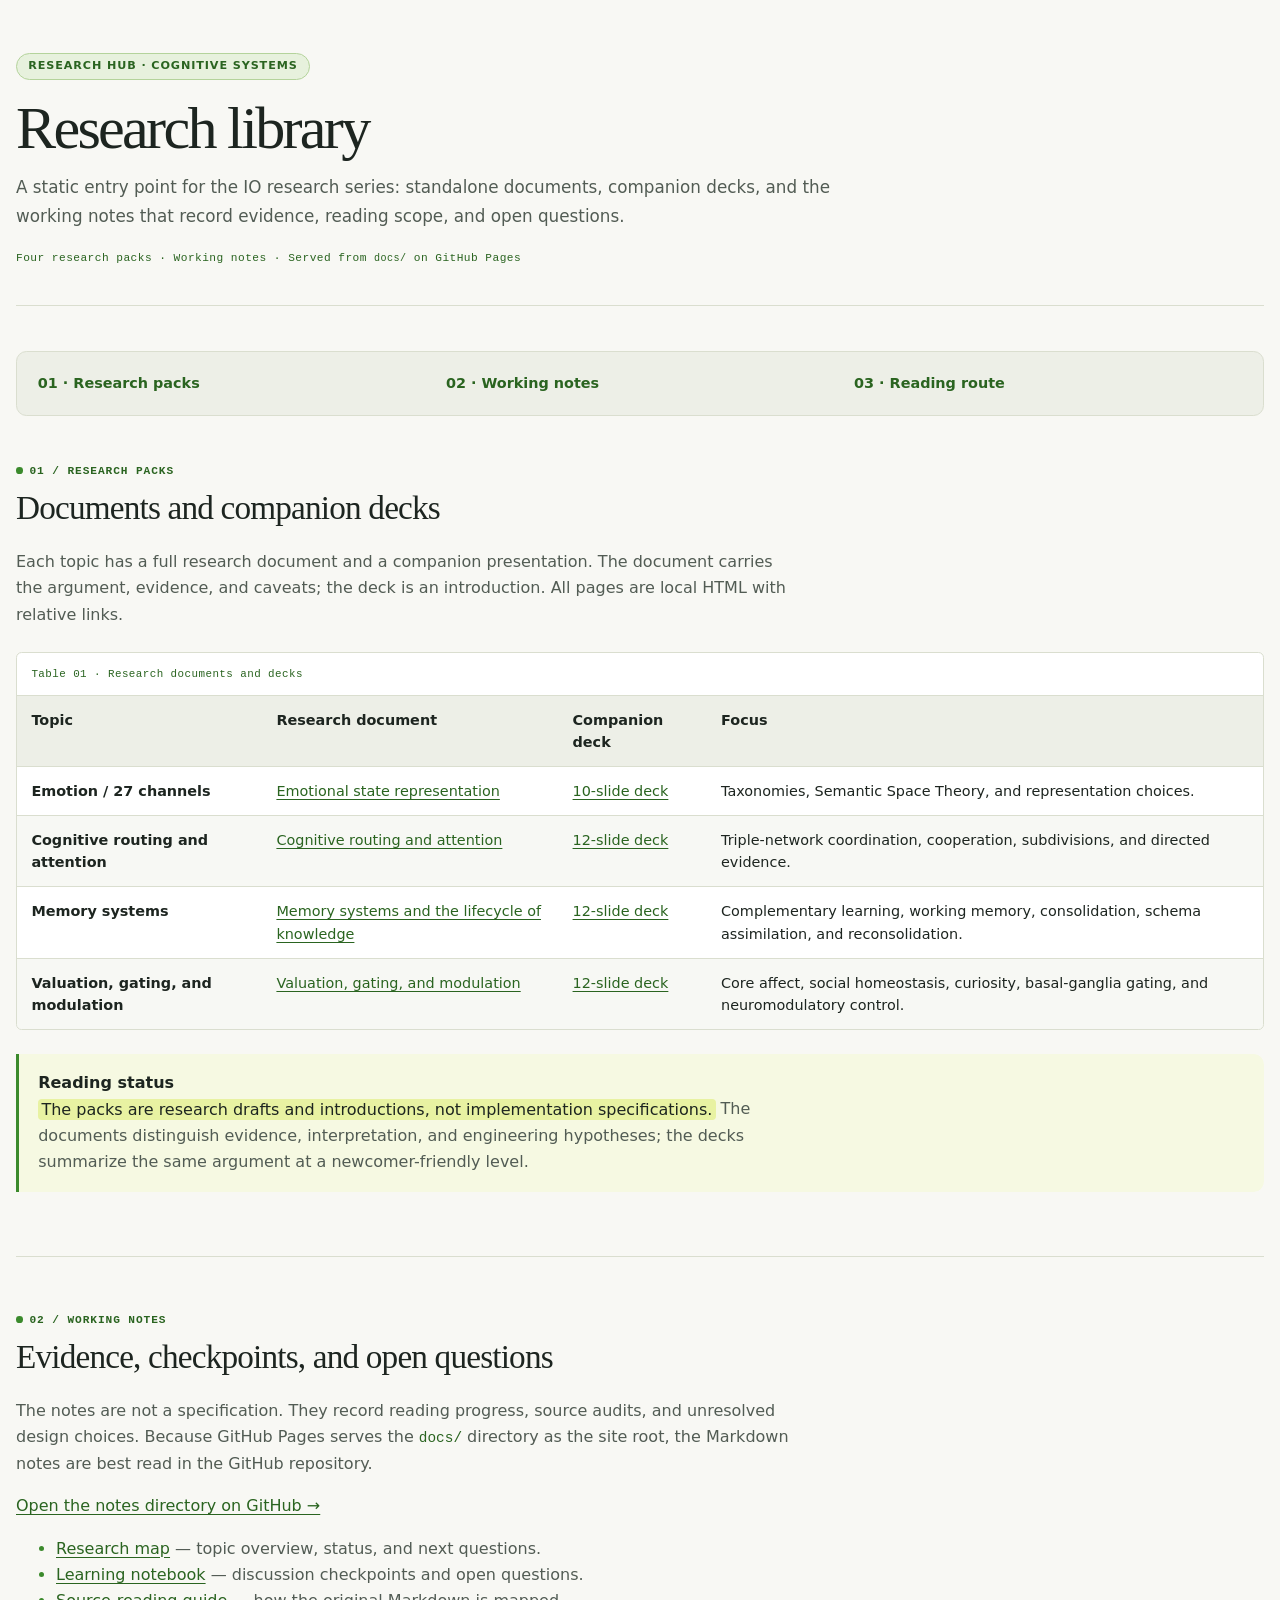
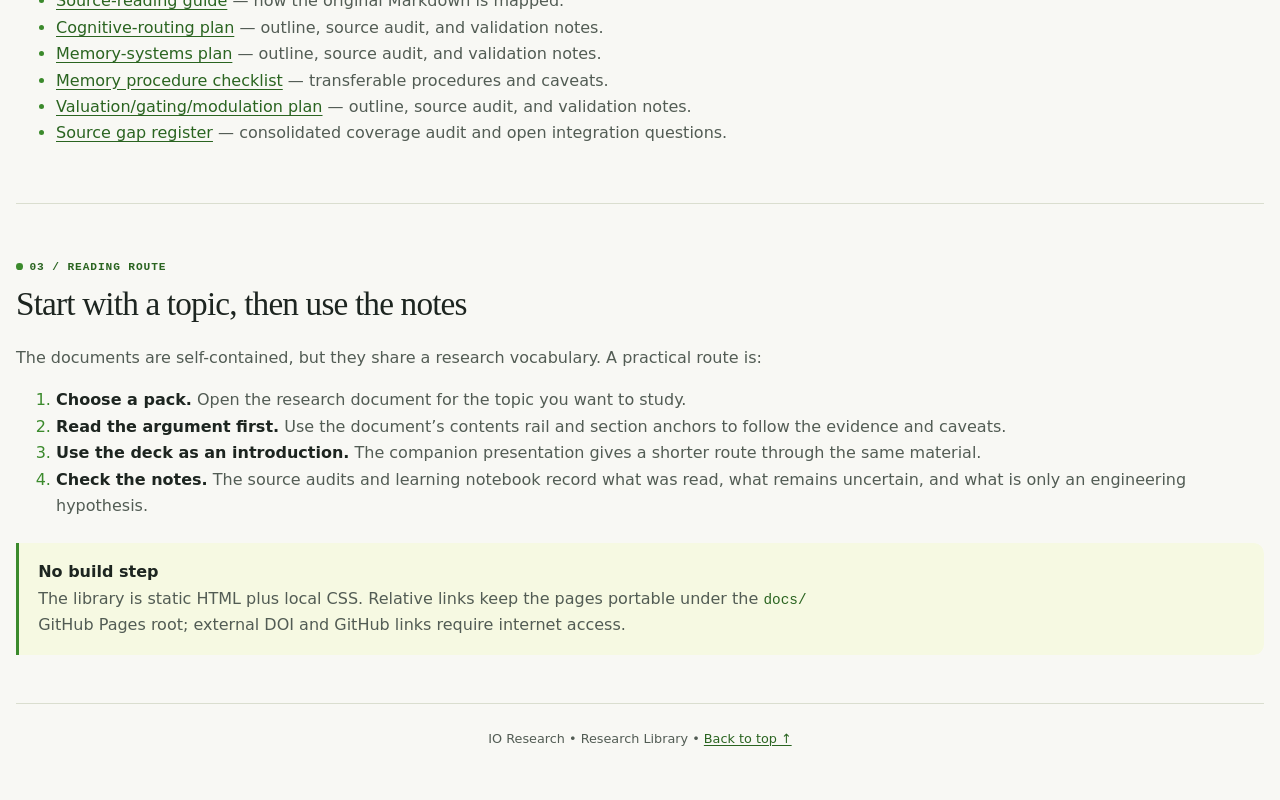
==== commit 3a95ca3c: "Add source gap register and coverage audit" ====
--- a/docs/index.html
+++ b/docs/index.html
@@ -89,6 +89,8 @@
           <li><a href="https://github.com/duiliocirino/io/blob/main/docs/notes/cognitive-routing-plan.md">Cognitive-routing plan</a> — outline, source audit, and validation notes.</li>
           <li><a href="https://github.com/duiliocirino/io/blob/main/docs/notes/memory-systems-plan.md">Memory-systems plan</a> — outline, source audit, and validation notes.</li>
           <li><a href="https://github.com/duiliocirino/io/blob/main/docs/notes/memory-procedure-checklist.md">Memory procedure checklist</a> — transferable procedures and caveats.</li>
+          <li><a href="https://github.com/duiliocirino/io/blob/main/docs/notes/valuation-gating-modulation-plan.md">Valuation/gating/modulation plan</a> — outline, source audit, and validation notes.</li>
+          <li><a href="https://github.com/duiliocirino/io/blob/main/docs/notes/source-gap-register.md">Source gap register</a> — consolidated coverage audit and open integration questions.</li>
         </ul>
       </section>
 
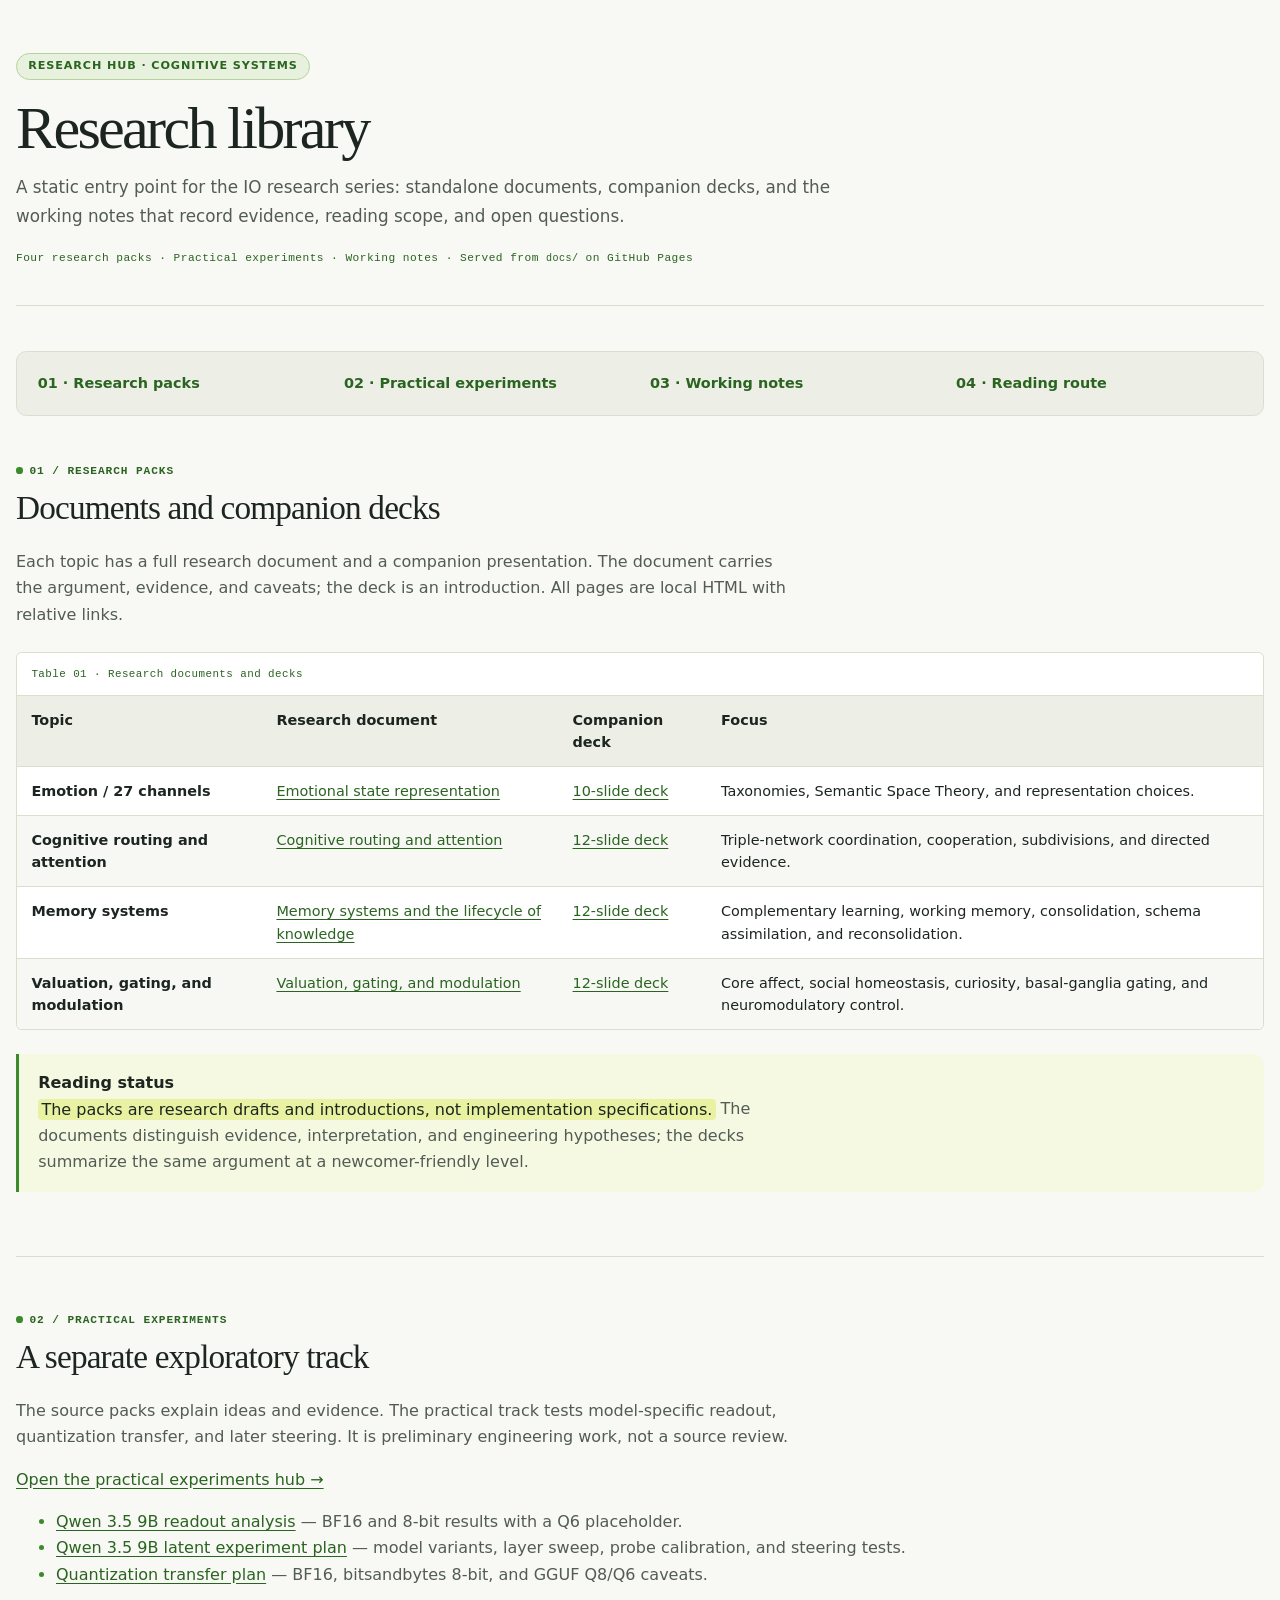
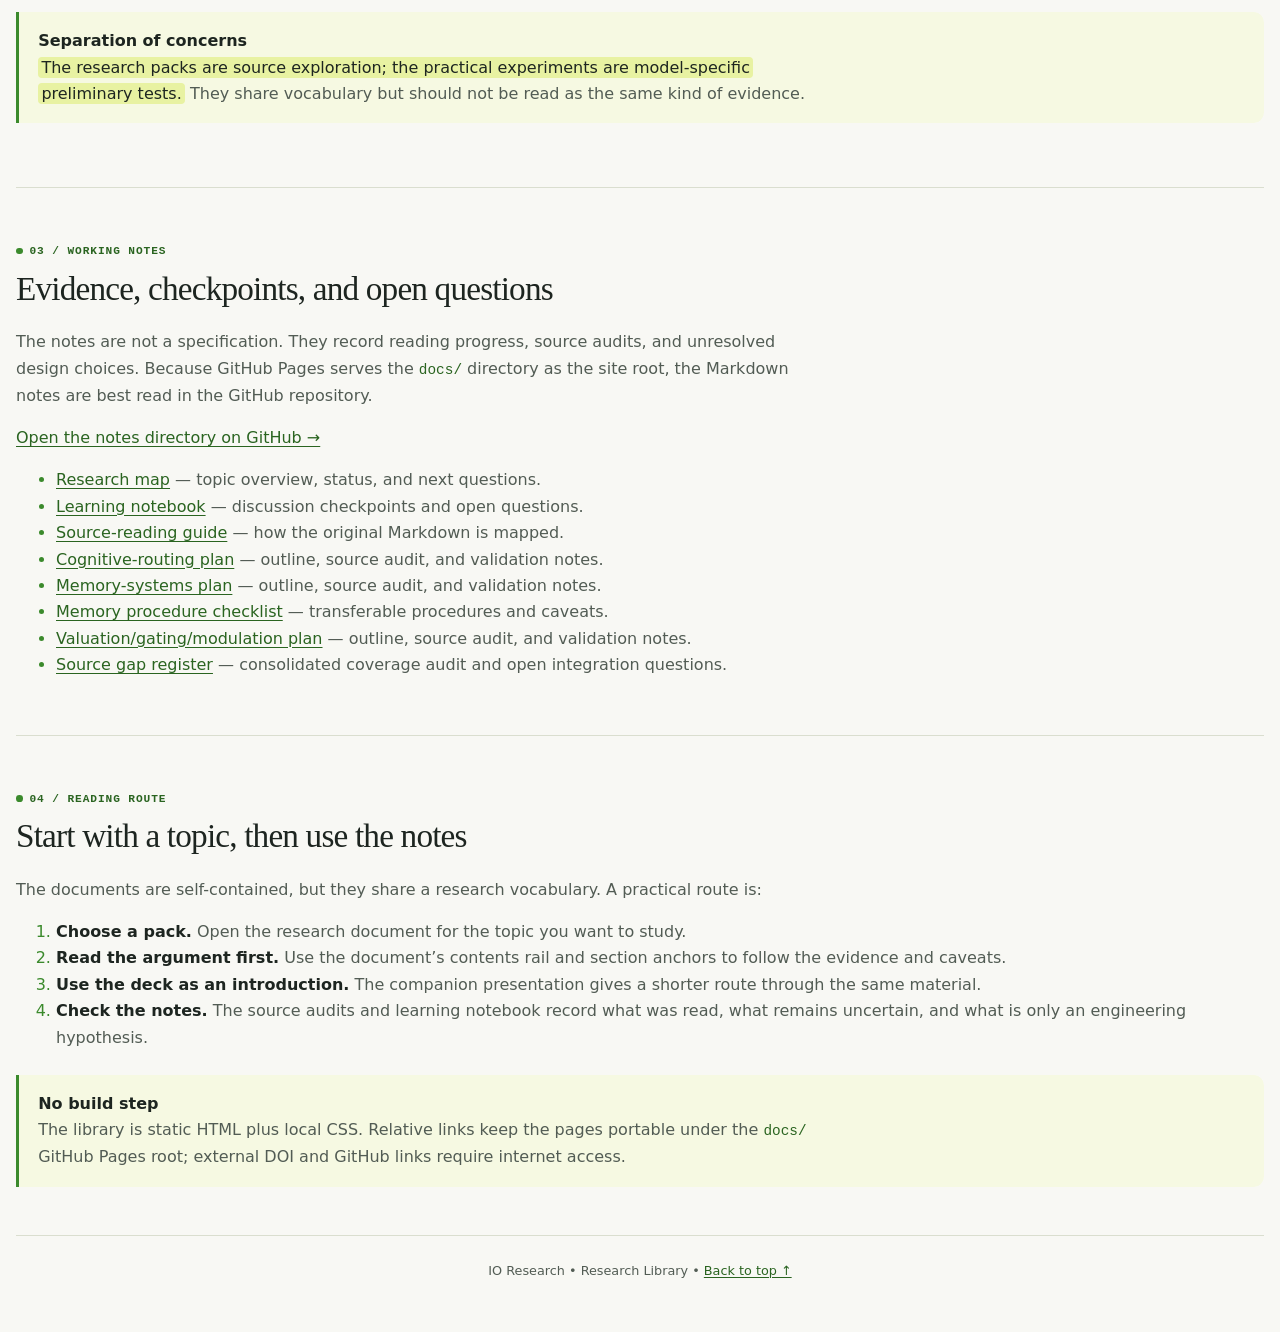
==== commit da0891d3: "Add Qwen latent readout experiment and separate practical track" ====
--- a/docs/index.html
+++ b/docs/index.html
@@ -16,14 +16,15 @@
       <span class="badge">Research Hub · Cognitive Systems</span>
       <h1>Research library</h1>
       <p class="subtitle">A static entry point for the IO research series: standalone documents, companion decks, and the working notes that record evidence, reading scope, and open questions.</p>
-      <p class="document-meta">Four research packs · Working notes · Served from <code>docs/</code> on GitHub Pages</p>
+      <p class="document-meta">Four research packs · Practical experiments · Working notes · Served from <code>docs/</code> on GitHub Pages</p>
     </header>
 
     <nav aria-label="Research hub navigation">
       <ul>
         <li><a href="#research-packs">01 · Research packs</a></li>
-        <li><a href="#working-notes">02 · Working notes</a></li>
-        <li><a href="#reading-route">03 · Reading route</a></li>
+        <li><a href="#practical-experiments">02 · Practical experiments</a></li>
+        <li><a href="#working-notes">03 · Working notes</a></li>
+        <li><a href="#reading-route">04 · Reading route</a></li>
       </ul>
     </nav>
 
@@ -77,8 +78,24 @@
         </aside>
       </section>
 
+      <section id="practical-experiments">
+        <span class="section-label">02 / Practical experiments</span>
+        <h2>A separate exploratory track</h2>
+        <p>The source packs explain ideas and evidence. The practical track tests model-specific readout, quantization transfer, and later steering. It is preliminary engineering work, not a source review.</p>
+        <p><a href="experiments/index.html">Open the practical experiments hub →</a></p>
+        <ul>
+          <li><a href="experiments/qwen-latent-readout-analysis.html">Qwen 3.5 9B readout analysis</a> — BF16 and 8-bit results with a Q6 placeholder.</li>
+          <li><a href="https://github.com/duiliocirino/io/blob/main/docs/notes/qwen-latent-experiment-plan.md">Qwen 3.5 9B latent experiment plan</a> — model variants, layer sweep, probe calibration, and steering tests.</li>
+          <li><a href="https://github.com/duiliocirino/io/blob/main/docs/notes/quantization-transfer-plan.md">Quantization transfer plan</a> — BF16, bitsandbytes 8-bit, and GGUF Q8/Q6 caveats.</li>
+        </ul>
+        <aside class="callout">
+          <strong>Separation of concerns</strong>
+          <p><mark>The research packs are source exploration; the practical experiments are model-specific preliminary tests.</mark> They share vocabulary but should not be read as the same kind of evidence.</p>
+        </aside>
+      </section>
+
       <section id="working-notes">
-        <span class="section-label">02 / Working notes</span>
+        <span class="section-label">03 / Working notes</span>
         <h2>Evidence, checkpoints, and open questions</h2>
         <p>The notes are not a specification. They record reading progress, source audits, and unresolved design choices. Because GitHub Pages serves the <code>docs/</code> directory as the site root, the Markdown notes are best read in the GitHub repository.</p>
         <p><a href="https://github.com/duiliocirino/io/tree/main/docs/notes">Open the notes directory on GitHub →</a></p>
@@ -95,7 +112,7 @@
       </section>
 
       <section id="reading-route">
-        <span class="section-label">03 / Reading route</span>
+        <span class="section-label">04 / Reading route</span>
         <h2>Start with a topic, then use the notes</h2>
         <p>The documents are self-contained, but they share a research vocabulary. A practical route is:</p>
         <ol>
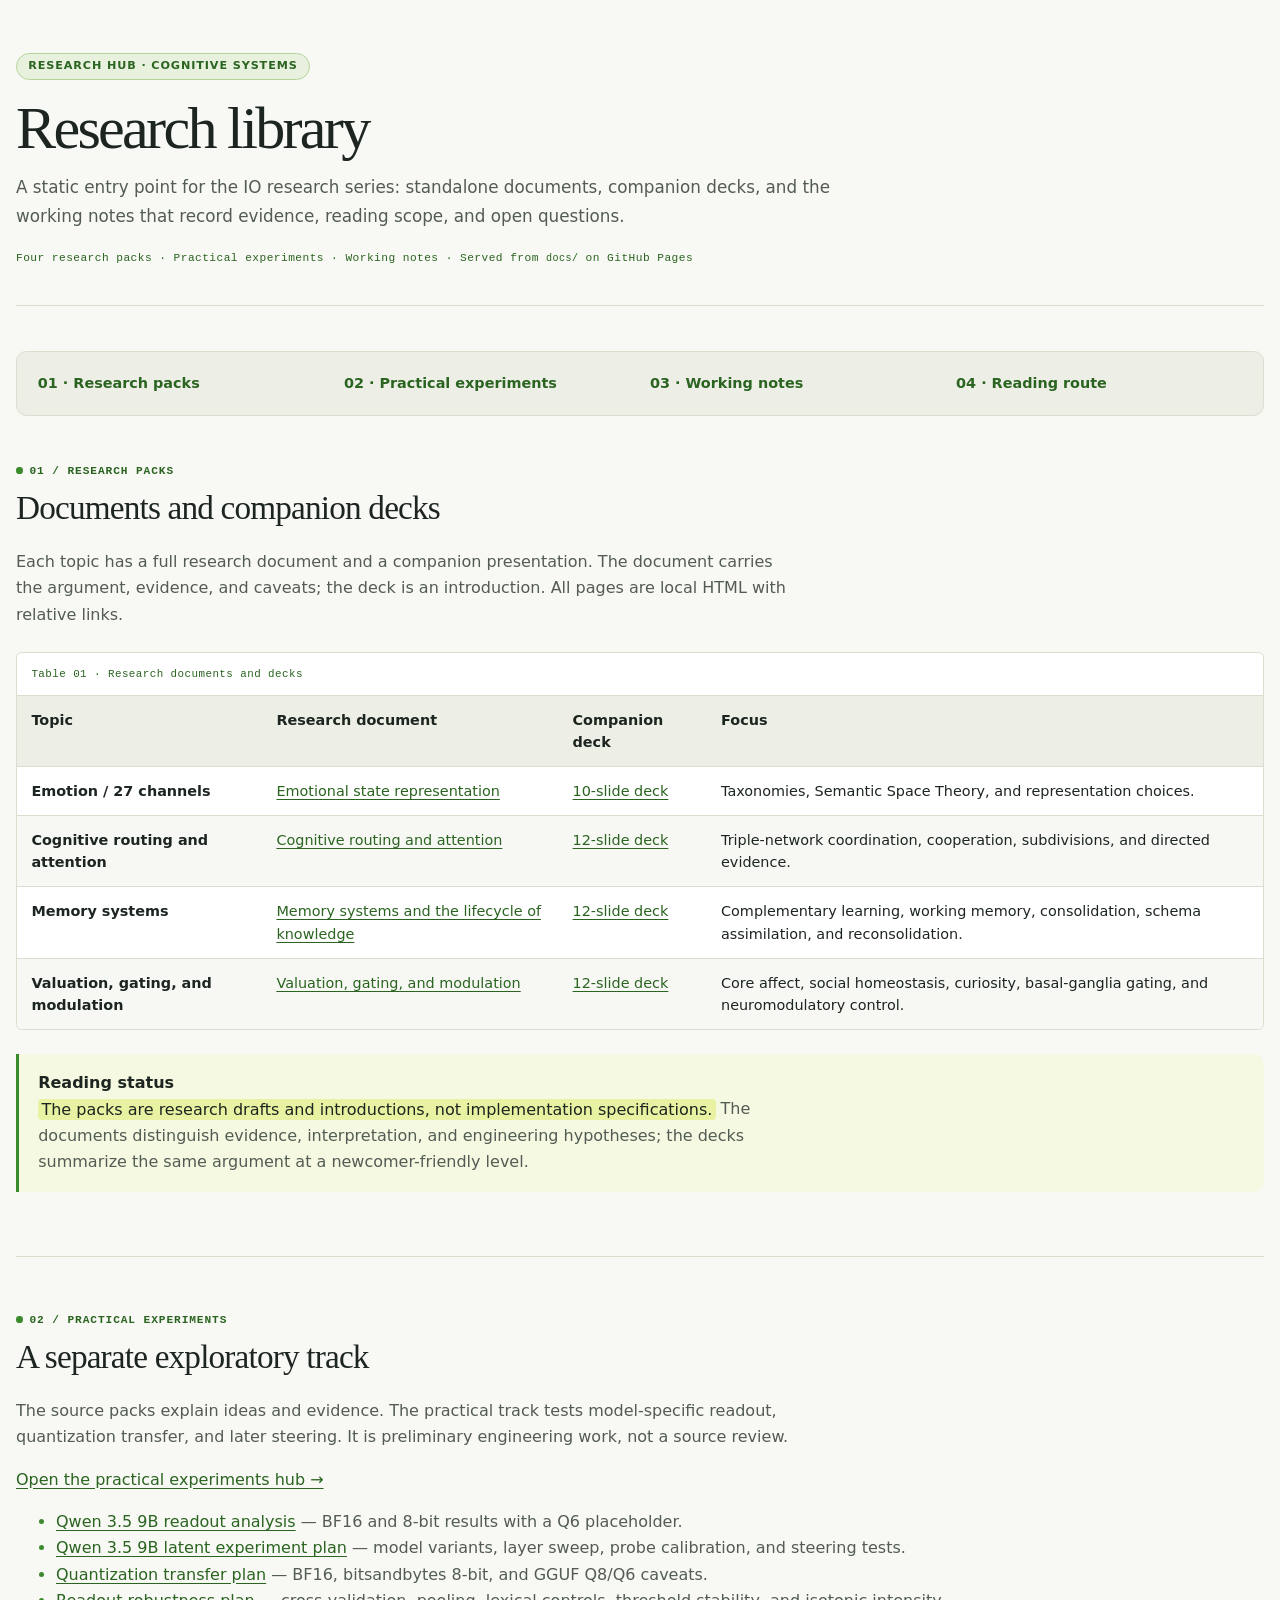
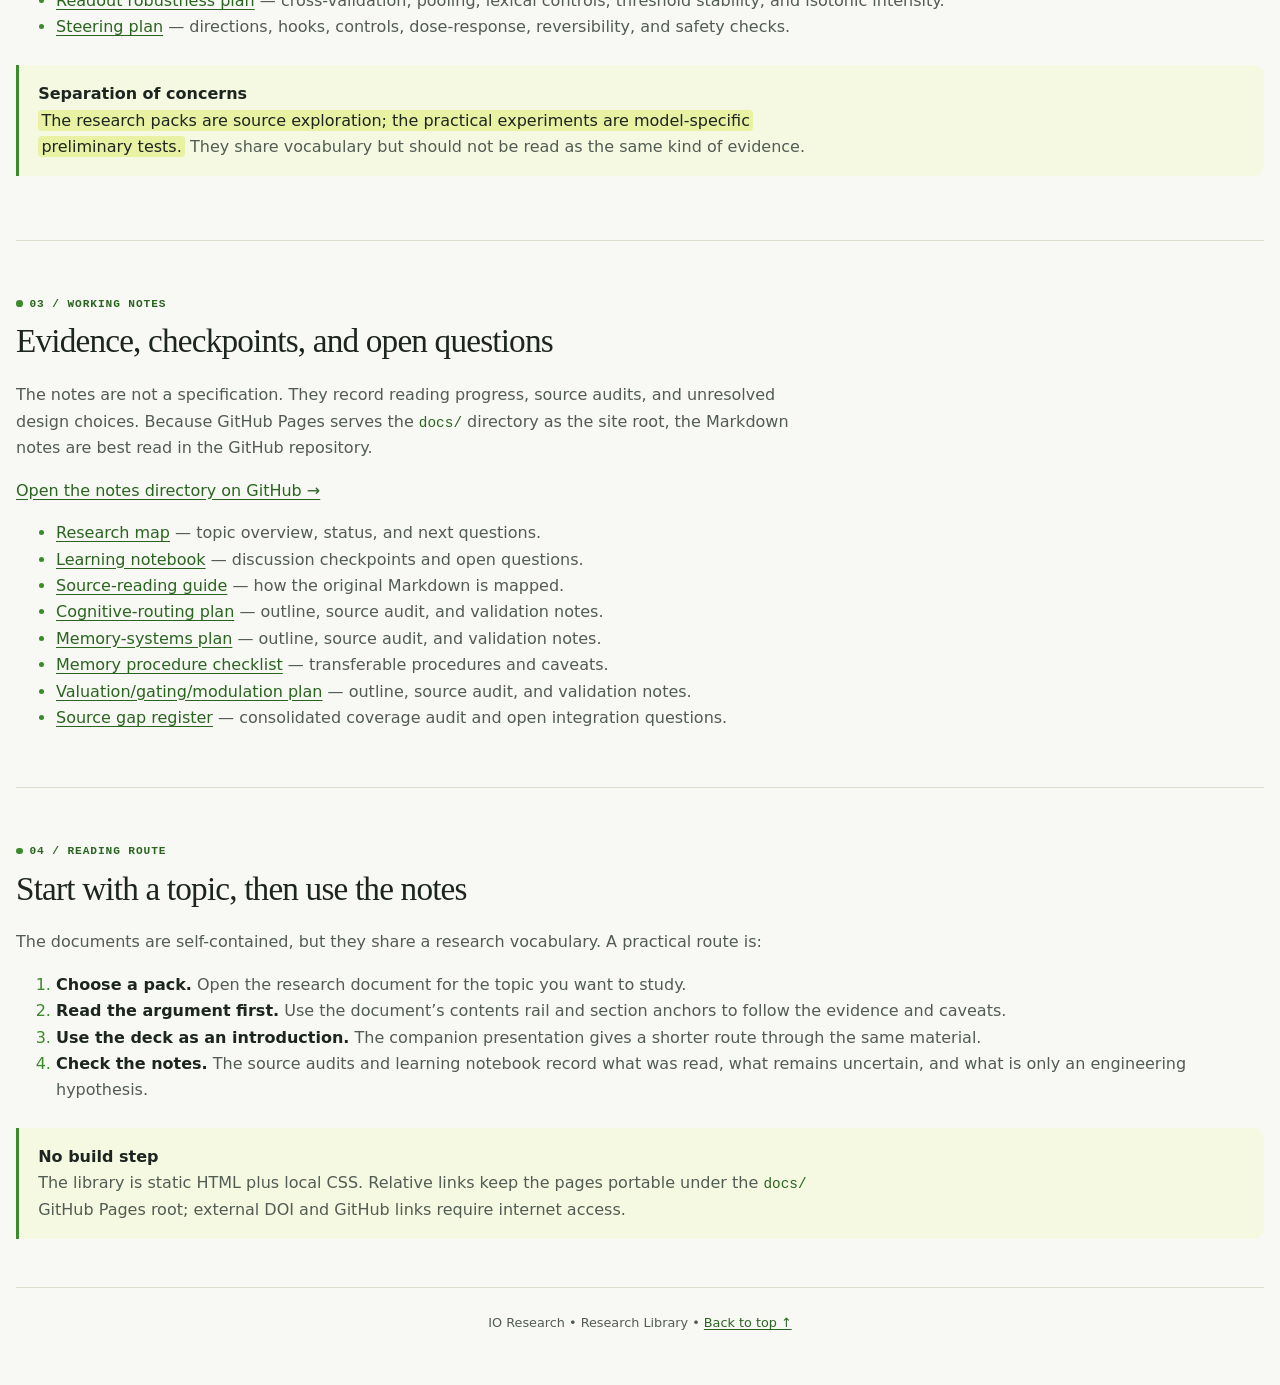
==== commit 36366c7d: "Document robustness results and add steering plan" ====
--- a/docs/index.html
+++ b/docs/index.html
@@ -87,6 +87,8 @@
           <li><a href="experiments/qwen-latent-readout-analysis.html">Qwen 3.5 9B readout analysis</a> — BF16 and 8-bit results with a Q6 placeholder.</li>
           <li><a href="https://github.com/duiliocirino/io/blob/main/docs/notes/qwen-latent-experiment-plan.md">Qwen 3.5 9B latent experiment plan</a> — model variants, layer sweep, probe calibration, and steering tests.</li>
           <li><a href="https://github.com/duiliocirino/io/blob/main/docs/notes/quantization-transfer-plan.md">Quantization transfer plan</a> — BF16, bitsandbytes 8-bit, and GGUF Q8/Q6 caveats.</li>
+          <li><a href="https://github.com/duiliocirino/io/blob/main/docs/notes/readout-robustness-plan.md">Readout robustness plan</a> — cross-validation, pooling, lexical controls, threshold stability, and isotonic intensity.</li>
+          <li><a href="https://github.com/duiliocirino/io/blob/main/docs/notes/steering-plan.md">Steering plan</a> — directions, hooks, controls, dose-response, reversibility, and safety checks.</li>
         </ul>
         <aside class="callout">
           <strong>Separation of concerns</strong>
